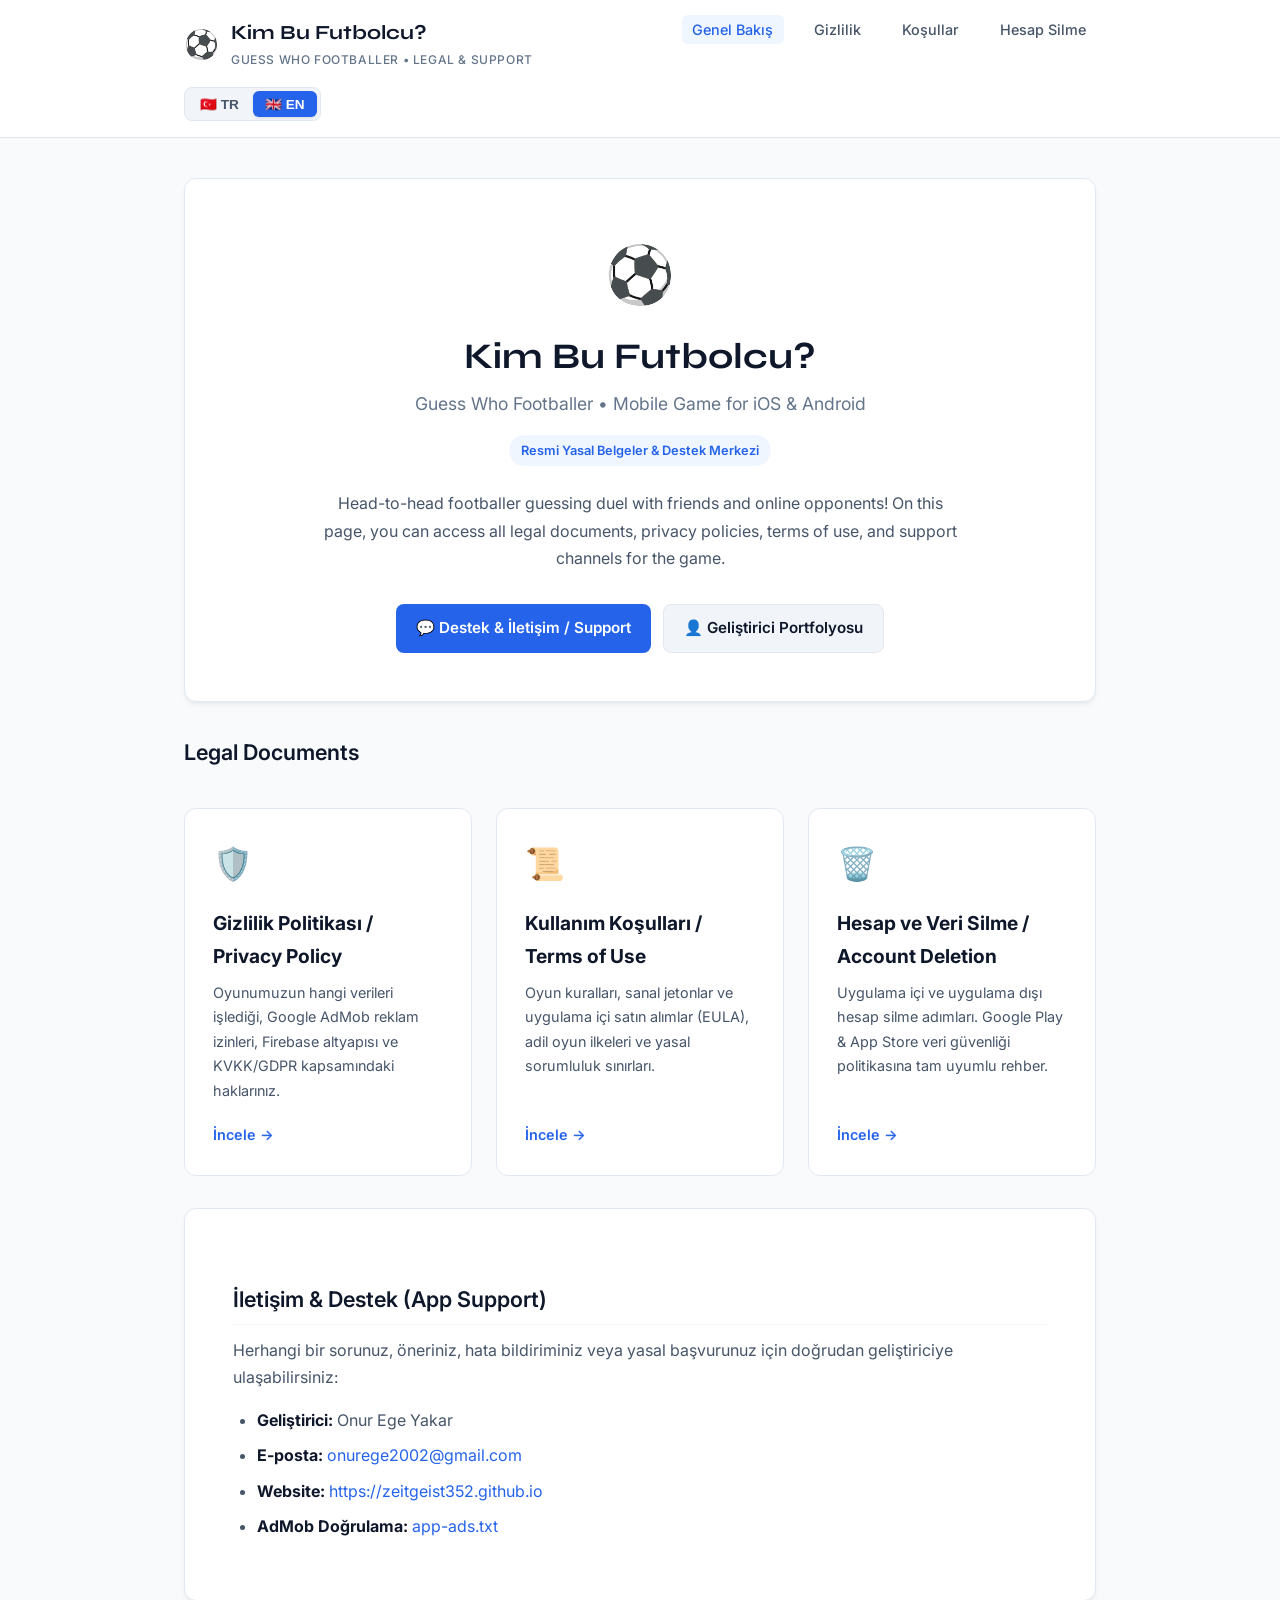
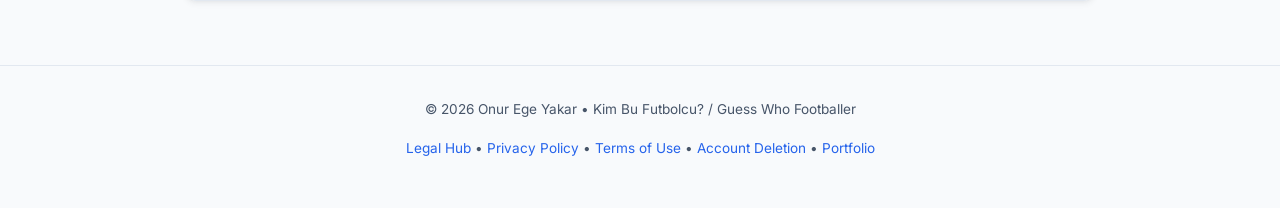
==== kimbufutbolcu/index.html @ f2346d25 "Update portfolio assets and add Kim Bu Futbolcu legal compliance files & app-ads.txt" ====
<!DOCTYPE html>
<html lang="tr">
<head>
  <meta charset="UTF-8">
  <meta name="viewport" content="width=device-width, initial-scale=1.0">
  <title>Kim Bu Futbolcu? (Guess Who Footballer) — Yasal Bilgiler &amp; Destek</title>
  <meta name="description" content="Kim Bu Futbolcu? (Guess Who Footballer) mobil oyunu yasal belgeleri, gizlilik politikası, kullanım koşulları ve oyuncu destek merkezi.">
  <link rel="preconnect" href="https://fonts.googleapis.com">
  <link rel="preconnect" href="https://fonts.gstatic.com" crossorigin>
  <link href="https://fonts.googleapis.com/css2?family=Inter:wght@300;400;500;600;700&family=Syne:wght@700&display=swap" rel="stylesheet">
  <link rel="stylesheet" href="/kimbufutbolcu/legal.css">
</head>
<body>

  <header class="legal-header">
    <div class="legal-header-inner">
      <div class="brand-area">
        <span class="brand-icon">⚽</span>
        <div>
          <a href="/kimbufutbolcu/" class="brand-title">Kim Bu Futbolcu?</a>
          <div class="brand-subtitle">Guess Who Footballer &bull; Legal &amp; Support</div>
        </div>
      </div>

      <nav>
        <ul class="nav-links">
          <li><a href="/kimbufutbolcu/" class="nav-item active">Genel Bakış</a></li>
          <li><a href="/kimbufutbolcu/privacy-policy" class="nav-item">Gizlilik</a></li>
          <li><a href="/kimbufutbolcu/terms" class="nav-item">Koşullar</a></li>
          <li><a href="/kimbufutbolcu/delete-account" class="nav-item">Hesap Silme</a></li>
        </ul>
      </nav>

      <div class="lang-switch">
        <button type="button" class="lang-btn active" id="btn-tr" onclick="setLang('tr')">🇹🇷 TR</button>
        <button type="button" class="lang-btn" id="btn-en" onclick="setLang('en')">🇬🇧 EN</button>
      </div>
    </div>
  </header>

  <main class="main-container">

    <!-- Hero Card -->
    <div class="legal-card" style="text-align: center; padding: 3rem 2rem;">
      <div style="font-size: 3.5rem; margin-bottom: 0.75rem;">⚽</div>
      <h1 style="font-size: 2.25rem; font-family: 'Syne', sans-serif;">Kim Bu Futbolcu?</h1>
      <p style="font-size: 1.1rem; color: var(--text-muted); margin-bottom: 1rem;">Guess Who Footballer &bull; Mobile Game for iOS &amp; Android</p>
      <div class="doc-badge" style="margin: 0 auto 1.5rem;">Resmi Yasal Belgeler &amp; Destek Merkezi</div>
      
      <p id="hero-desc-tr" style="max-width: 640px; margin: 0 auto 1.5rem; color: var(--text-secondary);">
        Arkadaşlarınızla ve online rakiplerinizle karşılıklı futbolcu tahmin etme düellosu! Bu sayfada oyunumuza ait tüm yasal metinlere, gizlilik politikasına, kullanıcı sözleşmesine ve destek kanallarına ulaşabilirsiniz.
      </p>
      <p id="hero-desc-en" style="max-width: 640px; margin: 0 auto 1.5rem; color: var(--text-secondary); display: none;">
        Head-to-head footballer guessing duel with friends and online opponents! On this page, you can access all legal documents, privacy policies, terms of use, and support channels for the game.
      </p>

      <div style="display: flex; gap: 0.75rem; justify-content: center; flex-wrap: wrap;">
        <a href="mailto:onurege2002@gmail.com?subject=Kim%20Bu%20Futbolcu%20Destek" class="btn-action">
          💬 Destek &amp; İletişim / Support
        </a>
        <a href="/" class="btn-action" style="background: var(--bg-card-secondary); color: var(--text-primary) !important; border: 1px solid var(--border);">
          👤 Geliştirici Portfolyosu
        </a>
      </div>
    </div>

    <!-- Hub Cards -->
    <h2 id="hub-title-tr" style="border: none; margin-bottom: 1rem;">Yasal Belgeler</h2>
    <h2 id="hub-title-en" style="border: none; margin-bottom: 1rem; display: none;">Legal Documents</h2>

    <div class="hub-grid">

      <!-- Privacy Policy Card -->
      <a href="/kimbufutbolcu/privacy-policy" class="hub-card" style="text-decoration: none;">
        <div class="hub-card-icon">🛡️</div>
        <div class="hub-card-title">Gizlilik Politikası / Privacy Policy</div>
        <div class="hub-card-desc">
          Oyunumuzun hangi verileri işlediği, Google AdMob reklam izinleri, Firebase altyapısı ve KVKK/GDPR kapsamındaki haklarınız.
        </div>
        <span style="font-size: 0.9rem; font-weight: 600; color: var(--accent);">İncele &rarr;</span>
      </a>

      <!-- Terms of Use Card -->
      <a href="/kimbufutbolcu/terms" class="hub-card" style="text-decoration: none;">
        <div class="hub-card-icon">📜</div>
        <div class="hub-card-title">Kullanım Koşulları / Terms of Use</div>
        <div class="hub-card-desc">
          Oyun kuralları, sanal jetonlar ve uygulama içi satın alımlar (EULA), adil oyun ilkeleri ve yasal sorumluluk sınırları.
        </div>
        <span style="font-size: 0.9rem; font-weight: 600; color: var(--accent);">İncele &rarr;</span>
      </a>

      <!-- Account Deletion Card -->
      <a href="/kimbufutbolcu/delete-account" class="hub-card" style="text-decoration: none;">
        <div class="hub-card-icon">🗑️</div>
        <div class="hub-card-title">Hesap ve Veri Silme / Account Deletion</div>
        <div class="hub-card-desc">
          Uygulama içi ve uygulama dışı hesap silme adımları. Google Play &amp; App Store veri güvenliği politikasına tam uyumlu rehber.
        </div>
        <span style="font-size: 0.9rem; font-weight: 600; color: var(--accent);">İncele &rarr;</span>
      </a>

    </div>

    <!-- Contact Box -->
    <div class="legal-card" style="margin-top: 2rem;">
      <h2>İletişim &amp; Destek (App Support)</h2>
      <p>Herhangi bir sorunuz, öneriniz, hata bildiriminiz veya yasal başvurunuz için doğrudan geliştiriciye ulaşabilirsiniz:</p>
      <ul>
        <li><strong>Geliştirici:</strong> Onur Ege Yakar</li>
        <li><strong>E-posta:</strong> <a href="mailto:onurege2002@gmail.com">onurege2002@gmail.com</a></li>
        <li><strong>Website:</strong> <a href="https://zeitgeist352.github.io">https://zeitgeist352.github.io</a></li>
        <li><strong>AdMob Doğrulama:</strong> <a href="/app-ads.txt">app-ads.txt</a></li>
      </ul>
    </div>

  </main>

  <footer class="legal-footer">
    <p>&copy; 2026 Onur Ege Yakar &bull; Kim Bu Futbolcu? / Guess Who Footballer</p>
    <p style="margin-top:0.35rem;"><a href="/kimbufutbolcu/">Legal Hub</a> &bull; <a href="/kimbufutbolcu/privacy-policy">Privacy Policy</a> &bull; <a href="/kimbufutbolcu/terms">Terms of Use</a> &bull; <a href="/kimbufutbolcu/delete-account">Account Deletion</a> &bull; <a href="/">Portfolio</a></p>
  </footer>

  <script>
    function setLang(lang) {
      const btnTr = document.getElementById('btn-tr');
      const btnEn = document.getElementById('btn-en');
      const descTr = document.getElementById('hero-desc-tr');
      const descEn = document.getElementById('hero-desc-en');
      const titleTr = document.getElementById('hub-title-tr');
      const titleEn = document.getElementById('hub-title-en');

      if (lang === 'tr') {
        btnTr.classList.add('active');
        btnEn.classList.remove('active');
        descTr.style.display = 'block';
        descEn.style.display = 'none';
        titleTr.style.display = 'block';
        titleEn.style.display = 'none';
      } else {
        btnTr.classList.remove('active');
        btnEn.classList.add('active');
        descTr.style.display = 'none';
        descEn.style.display = 'block';
        titleTr.style.display = 'none';
        titleEn.style.display = 'block';
      }
    }

    (function() {
      const userLang = (navigator.language || navigator.userLanguage || '').toLowerCase();
      if (!userLang.startsWith('tr')) {
        setLang('en');
      }
    })();
  </script>
</body>
</html>
---- kimbufutbolcu/legal.css ----
:root {
  --bg-primary: #f8fafc;
  --bg-card: #ffffff;
  --bg-card-secondary: #f1f5f9;
  --text-primary: #0f172a;
  --text-secondary: #475569;
  --text-muted: #64748b;
  --accent: #2563eb;
  --accent-hover: #1d4ed8;
  --accent-light: #eff6ff;
  --border: #e2e8f0;
  --border-light: #f1f5f9;
  --success: #10b981;
  --danger: #ef4444;
  --radius: 12px;
  --shadow: 0 4px 6px -1px rgba(0, 0, 0, 0.05), 0 2px 4px -2px rgba(0, 0, 0, 0.05);
  --shadow-lg: 0 10px 15px -3px rgba(0, 0, 0, 0.08), 0 4px 6px -4px rgba(0, 0, 0, 0.05);
}

@media (prefers-color-scheme: dark) {
  :root {
    --bg-primary: #0b0f19;
    --bg-card: #131b2e;
    --bg-card-secondary: #1a243b;
    --text-primary: #f8fafc;
    --text-secondary: #cbd5e1;
    --text-muted: #94a3b8;
    --accent: #3b82f6;
    --accent-hover: #60a5fa;
    --accent-light: rgba(59, 130, 246, 0.15);
    --border: #222f49;
    --border-light: #1a253c;
    --shadow: 0 4px 6px -1px rgba(0, 0, 0, 0.4);
    --shadow-lg: 0 10px 25px -5px rgba(0, 0, 0, 0.5);
  }
}

* {
  box-sizing: border-box;
  margin: 0;
  padding: 0;
}

body {
  font-family: 'Inter', -apple-system, BlinkMacSystemFont, 'Segoe UI', Roboto, Helvetica, Arial, sans-serif;
  background-color: var(--bg-primary);
  color: var(--text-primary);
  line-height: 1.7;
  font-size: 16px;
  -webkit-font-smoothing: antialiased;
}

a {
  color: var(--accent);
  text-decoration: none;
  transition: color 0.2s ease;
}

a:hover {
  color: var(--accent-hover);
  text-decoration: underline;
}

.legal-header {
  background: var(--bg-card);
  border-bottom: 1px solid var(--border);
  position: sticky;
  top: 0;
  z-index: 50;
  backdrop-filter: blur(8px);
}

.legal-header-inner {
  max-width: 960px;
  margin: 0 auto;
  padding: 1rem 1.5rem;
  display: flex;
  align-items: center;
  justify-content: space-between;
  flex-wrap: wrap;
  gap: 1rem;
}

.brand-area {
  display: flex;
  align-items: center;
  gap: 0.75rem;
}

.brand-icon {
  font-size: 1.75rem;
  line-height: 1;
}

.brand-title {
  font-family: 'Syne', sans-serif;
  font-size: 1.25rem;
  font-weight: 700;
  color: var(--text-primary);
  text-decoration: none;
}

.brand-subtitle {
  font-size: 0.75rem;
  color: var(--text-muted);
  font-weight: 500;
  letter-spacing: 0.05em;
  text-transform: uppercase;
}

.nav-links {
  display: flex;
  align-items: center;
  gap: 1.25rem;
  list-style: none;
}

.nav-links a {
  font-size: 0.9rem;
  color: var(--text-secondary);
  font-weight: 500;
  padding: 0.35rem 0.65rem;
  border-radius: 6px;
  transition: all 0.2s;
}

.nav-links a:hover,
.nav-links a.active {
  color: var(--accent);
  background: var(--accent-light);
  text-decoration: none;
}

.lang-switch {
  display: flex;
  background: var(--bg-card-secondary);
  border: 1px solid var(--border);
  padding: 3px;
  border-radius: 8px;
  gap: 2px;
}

.lang-btn {
  background: none;
  border: none;
  padding: 5px 12px;
  font-size: 0.85rem;
  font-weight: 600;
  color: var(--text-secondary);
  border-radius: 6px;
  cursor: pointer;
  transition: all 0.2s ease;
}

.lang-btn.active {
  background: var(--accent);
  color: #ffffff;
  box-shadow: 0 1px 3px rgba(0, 0, 0, 0.1);
}

.main-container {
  max-width: 960px;
  margin: 2.5rem auto 4rem;
  padding: 0 1.5rem;
}

.legal-card {
  background: var(--bg-card);
  border: 1px solid var(--border);
  border-radius: var(--radius);
  box-shadow: var(--shadow);
  padding: 2.5rem 3rem;
  margin-bottom: 2rem;
}

@media (max-width: 768px) {
  .legal-card {
    padding: 1.75rem 1.25rem;
  }
}

.doc-badge {
  display: inline-flex;
  align-items: center;
  gap: 0.5rem;
  background: var(--accent-light);
  color: var(--accent);
  font-size: 0.8rem;
  font-weight: 600;
  padding: 0.3rem 0.75rem;
  border-radius: 9999px;
  margin-bottom: 1rem;
}

.doc-date {
  color: var(--text-muted);
  font-size: 0.9rem;
  margin-bottom: 2rem;
  padding-bottom: 1rem;
  border-bottom: 1px solid var(--border);
}

h1 {
  font-size: 2rem;
  font-weight: 700;
  margin-bottom: 0.5rem;
  color: var(--text-primary);
  line-height: 1.3;
}

h2 {
  font-size: 1.35rem;
  font-weight: 600;
  margin-top: 2rem;
  margin-bottom: 0.75rem;
  color: var(--text-primary);
  padding-bottom: 0.35rem;
  border-bottom: 1px solid var(--border-light);
}

h3 {
  font-size: 1.15rem;
  font-weight: 600;
  margin-top: 1.5rem;
  margin-bottom: 0.5rem;
  color: var(--text-primary);
}

p {
  margin-bottom: 1rem;
  color: var(--text-secondary);
}

ul, ol {
  margin-bottom: 1.25rem;
  padding-left: 1.5rem;
  color: var(--text-secondary);
}

li {
  margin-bottom: 0.5rem;
}

li strong {
  color: var(--text-primary);
}

hr {
  border: 0;
  height: 1px;
  background: var(--border);
  margin: 3rem 0;
}

.info-box {
  background: var(--bg-card-secondary);
  border-left: 4px solid var(--accent);
  border-radius: 0 8px 8px 0;
  padding: 1.25rem 1.5rem;
  margin: 1.5rem 0;
}

.info-box.danger {
  border-left-color: var(--danger);
  background: rgba(239, 68, 68, 0.08);
}

.info-box p {
  margin-bottom: 0.5rem;
}

.info-box p:last-child {
  margin-bottom: 0;
}

.step-card {
  display: flex;
  align-items: flex-start;
  gap: 1rem;
  background: var(--bg-card-secondary);
  border: 1px solid var(--border);
  border-radius: 10px;
  padding: 1.25rem;
  margin-bottom: 1rem;
}

.step-num {
  display: flex;
  align-items: center;
  justify-content: center;
  width: 32px;
  height: 32px;
  background: var(--accent);
  color: #fff;
  border-radius: 50%;
  font-weight: 700;
  font-size: 0.9rem;
  flex-shrink: 0;
}

.step-text {
  flex: 1;
}

.step-text h4 {
  font-size: 1rem;
  margin-bottom: 0.25rem;
  color: var(--text-primary);
}

.btn-action {
  display: inline-flex;
  align-items: center;
  gap: 0.5rem;
  background: var(--accent);
  color: #ffffff !important;
  font-weight: 600;
  font-size: 0.95rem;
  padding: 0.65rem 1.25rem;
  border-radius: 8px;
  text-decoration: none;
  transition: all 0.2s;
  border: none;
  cursor: pointer;
  margin-top: 0.5rem;
}

.btn-action:hover {
  background: var(--accent-hover);
  text-decoration: none;
  transform: translateY(-1px);
}

.hub-grid {
  display: grid;
  grid-template-columns: repeat(auto-fit, minmax(280px, 1fr));
  gap: 1.5rem;
  margin-top: 2rem;
}

.hub-card {
  background: var(--bg-card);
  border: 1px solid var(--border);
  border-radius: var(--radius);
  padding: 1.75rem;
  transition: all 0.25s ease;
  display: flex;
  flex-direction: column;
}

.hub-card:hover {
  border-color: var(--accent);
  transform: translateY(-3px);
  box-shadow: var(--shadow-lg);
}

.hub-card-icon {
  font-size: 2rem;
  margin-bottom: 1rem;
}

.hub-card-title {
  font-size: 1.2rem;
  font-weight: 700;
  margin-bottom: 0.5rem;
  color: var(--text-primary);
}

.hub-card-desc {
  font-size: 0.9rem;
  color: var(--text-secondary);
  flex: 1;
  margin-bottom: 1.25rem;
}

.legal-footer {
  text-align: center;
  color: var(--text-muted);
  font-size: 0.85rem;
  padding: 2rem 1.5rem;
  border-top: 1px solid var(--border);
}

@media print {
  .legal-header, .lang-switch, .btn-action, .legal-footer {
    display: none !important;
  }
  body, .legal-card {
    background: #ffffff !important;
    color: #000000 !important;
    border: none !important;
    box-shadow: none !important;
    padding: 0 !important;
  }
}
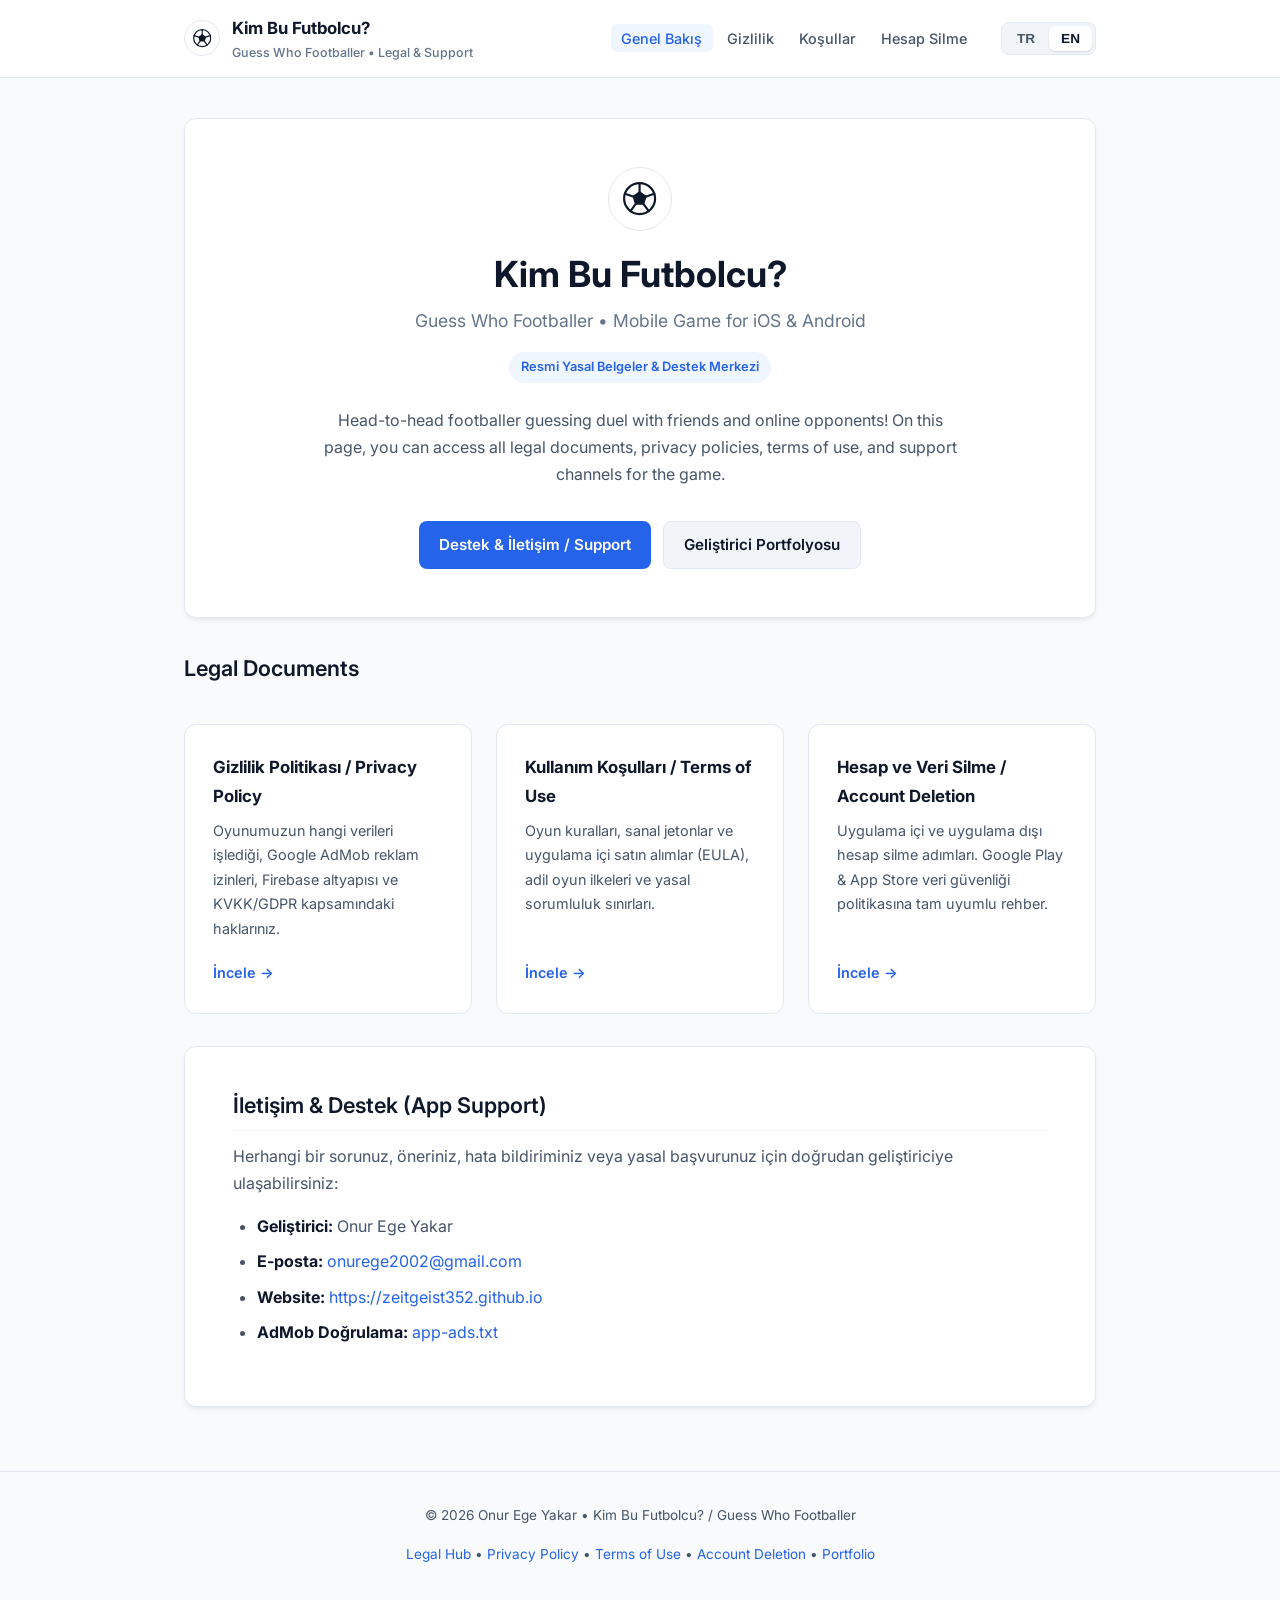
==== commit 08f34b23: "Redesign portfolio and clean up Kim Bu Futbolcu pages - Replace glow/gradient styling with a restrai" ====
--- a/kimbufutbolcu/index.html
+++ b/kimbufutbolcu/index.html
@@ -7,15 +7,15 @@
   <meta name="description" content="Kim Bu Futbolcu? (Guess Who Footballer) mobil oyunu yasal belgeleri, gizlilik politikası, kullanım koşulları ve oyuncu destek merkezi.">
   <link rel="preconnect" href="https://fonts.googleapis.com">
   <link rel="preconnect" href="https://fonts.gstatic.com" crossorigin>
-  <link href="https://fonts.googleapis.com/css2?family=Inter:wght@300;400;500;600;700&family=Syne:wght@700&display=swap" rel="stylesheet">
-  <link rel="stylesheet" href="/kimbufutbolcu/legal.css">
+  <link href="https://fonts.googleapis.com/css2?family=Inter:wght@300;400;500;600;700&display=swap" rel="stylesheet">
+  <link rel="stylesheet" href="/kimbufutbolcu/legal.css?v=2">
 </head>
 <body>
 
   <header class="legal-header">
     <div class="legal-header-inner">
       <div class="brand-area">
-        <span class="brand-icon">⚽</span>
+        <a href="/kimbufutbolcu/" class="brand-icon" aria-hidden="true" tabindex="-1"><svg viewBox="0 0 24 24" aria-hidden="true"><circle cx="12" cy="12" r="10"/><path class="ball-patch" d="M12 8l3.8 2.76-1.45 4.48h-4.7L8.2 10.76z"/><path d="M12 8V2M15.8 10.76l5.7-1.86M14.35 15.24l3.55 4.86M9.65 15.24L6.1 20.1M8.2 10.76L2.5 8.9"/></svg></a>
         <div>
           <a href="/kimbufutbolcu/" class="brand-title">Kim Bu Futbolcu?</a>
           <div class="brand-subtitle">Guess Who Footballer &bull; Legal &amp; Support</div>
@@ -32,8 +32,8 @@
       </nav>
 
       <div class="lang-switch">
-        <button type="button" class="lang-btn active" id="btn-tr" onclick="setLang('tr')">🇹🇷 TR</button>
-        <button type="button" class="lang-btn" id="btn-en" onclick="setLang('en')">🇬🇧 EN</button>
+        <button type="button" class="lang-btn active" id="btn-tr" onclick="setLang('tr')">TR</button>
+        <button type="button" class="lang-btn" id="btn-en" onclick="setLang('en')">EN</button>
       </div>
     </div>
   </header>
@@ -42,8 +42,8 @@
 
     <!-- Hero Card -->
     <div class="legal-card" style="text-align: center; padding: 3rem 2rem;">
-      <div style="font-size: 3.5rem; margin-bottom: 0.75rem;">⚽</div>
-      <h1 style="font-size: 2.25rem; font-family: 'Syne', sans-serif;">Kim Bu Futbolcu?</h1>
+      <div class="hero-logo"><svg viewBox="0 0 24 24" aria-hidden="true"><circle cx="12" cy="12" r="10"/><path class="ball-patch" d="M12 8l3.8 2.76-1.45 4.48h-4.7L8.2 10.76z"/><path d="M12 8V2M15.8 10.76l5.7-1.86M14.35 15.24l3.55 4.86M9.65 15.24L6.1 20.1M8.2 10.76L2.5 8.9"/></svg></div>
+      <h1 style="font-size: 2.25rem;">Kim Bu Futbolcu?</h1>
       <p style="font-size: 1.1rem; color: var(--text-muted); margin-bottom: 1rem;">Guess Who Footballer &bull; Mobile Game for iOS &amp; Android</p>
       <div class="doc-badge" style="margin: 0 auto 1.5rem;">Resmi Yasal Belgeler &amp; Destek Merkezi</div>
       
@@ -56,10 +56,10 @@
 
       <div style="display: flex; gap: 0.75rem; justify-content: center; flex-wrap: wrap;">
         <a href="mailto:onurege2002@gmail.com?subject=Kim%20Bu%20Futbolcu%20Destek" class="btn-action">
-          💬 Destek &amp; İletişim / Support
+          Destek &amp; İletişim / Support
         </a>
         <a href="/" class="btn-action" style="background: var(--bg-card-secondary); color: var(--text-primary) !important; border: 1px solid var(--border);">
-          👤 Geliştirici Portfolyosu
+          Geliştirici Portfolyosu
         </a>
       </div>
     </div>
@@ -72,7 +72,6 @@
 
       <!-- Privacy Policy Card -->
       <a href="/kimbufutbolcu/privacy-policy" class="hub-card" style="text-decoration: none;">
-        <div class="hub-card-icon">🛡️</div>
         <div class="hub-card-title">Gizlilik Politikası / Privacy Policy</div>
         <div class="hub-card-desc">
           Oyunumuzun hangi verileri işlediği, Google AdMob reklam izinleri, Firebase altyapısı ve KVKK/GDPR kapsamındaki haklarınız.
@@ -82,7 +81,6 @@
 
       <!-- Terms of Use Card -->
       <a href="/kimbufutbolcu/terms" class="hub-card" style="text-decoration: none;">
-        <div class="hub-card-icon">📜</div>
         <div class="hub-card-title">Kullanım Koşulları / Terms of Use</div>
         <div class="hub-card-desc">
           Oyun kuralları, sanal jetonlar ve uygulama içi satın alımlar (EULA), adil oyun ilkeleri ve yasal sorumluluk sınırları.
@@ -92,7 +90,6 @@
 
       <!-- Account Deletion Card -->
       <a href="/kimbufutbolcu/delete-account" class="hub-card" style="text-decoration: none;">
-        <div class="hub-card-icon">🗑️</div>
         <div class="hub-card-title">Hesap ve Veri Silme / Account Deletion</div>
         <div class="hub-card-desc">
           Uygulama içi ve uygulama dışı hesap silme adımları. Google Play &amp; App Store veri güvenliği politikasına tam uyumlu rehber.
--- a/kimbufutbolcu/legal.css
+++ b/kimbufutbolcu/legal.css
@@ -73,12 +73,15 @@
 .legal-header-inner {
   max-width: 960px;
   margin: 0 auto;
-  padding: 1rem 1.5rem;
-  display: flex;
-  align-items: center;
-  justify-content: space-between;
+  padding: 0.85rem 1.5rem;
+  display: flex;
+  align-items: center;
   flex-wrap: wrap;
-  gap: 1rem;
+  gap: 0.75rem 1.5rem;
+}
+
+.legal-header nav {
+  margin-left: auto;
 }
 
 .brand-area {
@@ -87,38 +90,80 @@
   gap: 0.75rem;
 }
 
+.brand-icon,
+.hero-logo {
+  display: inline-flex;
+  align-items: center;
+  justify-content: center;
+  border: 1px solid var(--border);
+  border-radius: 50%;
+  color: var(--text-primary);
+  flex-shrink: 0;
+}
+
 .brand-icon {
-  font-size: 1.75rem;
-  line-height: 1;
+  width: 36px;
+  height: 36px;
+}
+
+.brand-icon:hover {
+  color: var(--text-primary);
+  text-decoration: none;
+}
+
+.hero-logo {
+  width: 64px;
+  height: 64px;
+  margin-bottom: 1.25rem;
+}
+
+.brand-icon svg,
+.hero-logo svg {
+  width: 60%;
+  height: 60%;
+  fill: none;
+  stroke: currentColor;
+  stroke-width: 1.4;
+  stroke-linejoin: round;
+  stroke-linecap: round;
+}
+
+.brand-icon .ball-patch,
+.hero-logo .ball-patch {
+  fill: currentColor;
 }
 
 .brand-title {
-  font-family: 'Syne', sans-serif;
-  font-size: 1.25rem;
+  font-size: 1.05rem;
   font-weight: 700;
   color: var(--text-primary);
   text-decoration: none;
 }
 
 .brand-subtitle {
-  font-size: 0.75rem;
+  font-size: 0.78rem;
   color: var(--text-muted);
   font-weight: 500;
-  letter-spacing: 0.05em;
-  text-transform: uppercase;
 }
 
 .nav-links {
   display: flex;
   align-items: center;
-  gap: 1.25rem;
+  gap: 0.25rem;
   list-style: none;
+  padding: 0;
+  margin: 0;
+}
+
+.nav-links li {
+  margin: 0;
 }
 
 .nav-links a {
   font-size: 0.9rem;
   color: var(--text-secondary);
   font-weight: 500;
+  white-space: nowrap;
   padding: 0.35rem 0.65rem;
   border-radius: 6px;
   transition: all 0.2s;
@@ -153,9 +198,9 @@
 }
 
 .lang-btn.active {
-  background: var(--accent);
-  color: #ffffff;
-  box-shadow: 0 1px 3px rgba(0, 0, 0, 0.1);
+  background: var(--bg-card);
+  color: var(--text-primary);
+  box-shadow: 0 1px 2px rgba(0, 0, 0, 0.12);
 }
 
 .main-container {
@@ -206,6 +251,10 @@
   margin-bottom: 0.5rem;
   color: var(--text-primary);
   line-height: 1.3;
+}
+
+.legal-card > h2:first-child {
+  margin-top: 0;
 }
 
 h2 {
@@ -328,7 +377,65 @@
 .btn-action:hover {
   background: var(--accent-hover);
   text-decoration: none;
-  transform: translateY(-1px);
+}
+
+@media (max-width: 720px) {
+  .legal-header nav {
+    order: 3;
+    width: 100%;
+    margin-left: 0;
+    overflow-x: auto;
+    scrollbar-width: none;
+  }
+
+  .nav-links a {
+    padding: 0.35rem 0.5rem;
+  }
+
+  .lang-switch {
+    margin-left: auto;
+  }
+
+  .lang-btn {
+    padding: 4px 8px;
+    font-size: 0.8rem;
+  }
+
+  .legal-header-inner {
+    display: grid;
+    grid-template-columns: minmax(0, 1fr) auto;
+    padding: 0.75rem 1rem;
+    gap: 0.6rem 0.75rem;
+  }
+
+  .legal-header nav {
+    grid-column: 1 / -1;
+  }
+
+  .brand-area {
+    gap: 0.5rem;
+    min-width: 0;
+  }
+
+  .brand-icon {
+    width: 30px;
+    height: 30px;
+  }
+
+  .brand-title {
+    font-size: 0.92rem;
+    white-space: nowrap;
+  }
+
+  .brand-subtitle {
+    display: none;
+  }
+}
+
+@media (max-width: 380px) {
+  .brand-area .brand-title {
+    display: none;
+  }
 }
 
 .hub-grid {
@@ -350,8 +457,8 @@
 
 .hub-card:hover {
   border-color: var(--accent);
-  transform: translateY(-3px);
   box-shadow: var(--shadow-lg);
+  text-decoration: none;
 }
 
 .hub-card-icon {
@@ -360,7 +467,7 @@
 }
 
 .hub-card-title {
-  font-size: 1.2rem;
+  font-size: 1.05rem;
   font-weight: 700;
   margin-bottom: 0.5rem;
   color: var(--text-primary);
